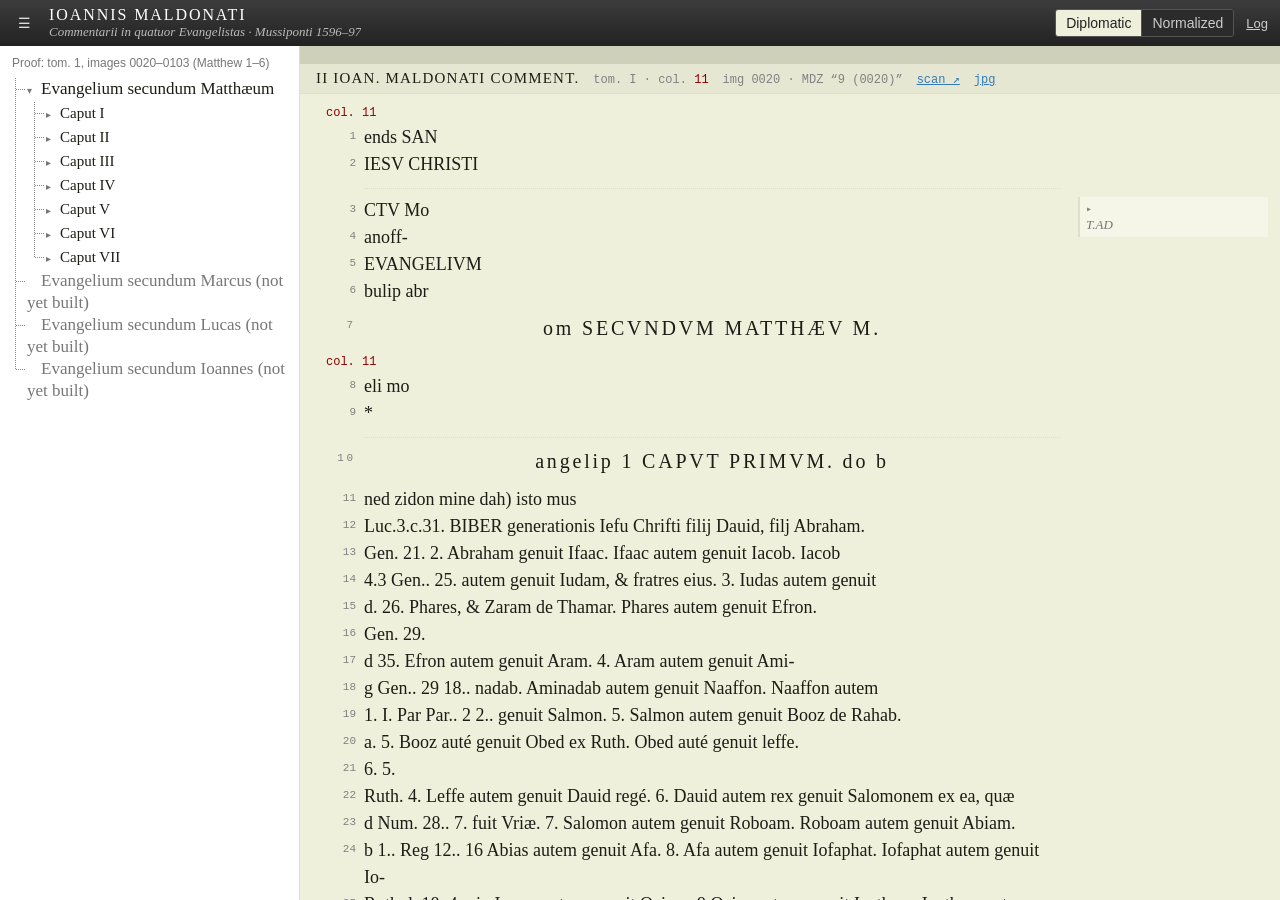
==== maldonatus/reader/index.html @ 026c0177 "Add Maldonatus OCR reader: Matthew 1-6 proof Rebuilds Google Vision OCR of Maldonatus, Commentarii i" ====
<!DOCTYPE html>
<html lang="la">
<head>
  <meta charset="UTF-8" />
  <meta name="viewport" content="width=device-width, initial-scale=1.0" />
  <title>Maldonatus in Evangelia</title>
  <link rel="icon" href="../../aquinas-rip/favicon.ico" />
  <link rel="stylesheet" href="reader.css" />
</head>
<body>
  <header id="bar">
    <button id="navToggle" title="Contents" aria-label="Contents">☰</button>
    <div id="title">
      <span class="t1">IOANNIS MALDONATI</span>
      <span class="t2">Commentarii in quatuor Evangelistas · Mussiponti 1596–97</span>
    </div>
    <div id="controls">
      <div class="seg" role="group" aria-label="Text">
        <button data-mode="dip" class="on" title="Diplomatic: printed lines, OCR spelling (long s read as f)">Diplomatic</button>
        <button data-mode="norm" title="Normalized: running text, hyphens joined, long s restored">Normalized</button>
      </div>
      <a href="log.html" id="logLink" title="Long-s decisions, ambiguous pairs, column map">Log</a>
    </div>
  </header>
  <div id="wrap">
    <nav id="toc" aria-label="Contents"><div id="tocInner">Loading…</div></nav>
    <main id="pages"></main>
  </div>
  <script src="reader.js"></script>
</body>
</html>
---- maldonatus/reader/reader.css ----
/* Look and feel taken from the aquinas.cc front end (../../aquinas-rip):
   sage page ground, #eff0dc text rows, minion-pro text face, grey Courier
   line/column numbers, the dotted-line tree images. Minion Pro is not in git
   (commercial licence); drop licensed woff2 files into aquinas-rip/webfonts/
   and they are picked up, otherwise Palatino / Book Antiqua is used. */
@font-face { font-family: minion-pro; src: url(../../aquinas-rip/webfonts/minionpro.woff2) format("woff2"); font-weight: 400; font-style: normal; }
@font-face { font-family: minion-pro; src: url(../../aquinas-rip/webfonts/minionpro-italic.woff2) format("woff2"); font-weight: 400; font-style: italic; }
@font-face { font-family: minion-pro; src: url(../../aquinas-rip/webfonts/minionpro-bold.woff2) format("woff2"); font-weight: 700; font-style: normal; }
@font-face { font-family: minion-pro; src: url(../../aquinas-rip/webfonts/minionpro-bolditalic.woff2) format("woff2"); font-weight: 700; font-style: italic; }

:root {
  --ground: #cfd0b9;
  --row: #eff0dc;
  --row2: #e6e7d3;
  --edge: #dee0cb;
  --ink: #1d1d16;
  --muted: #777;
  --num: gray;
  --red: #8b0000;
  --link: #337ab7;
  --tree: #fff;
  --bar: #3c3c3c;
  --bar2: #222;
  --note: #f6f6e8;
  --amb: #b07a00;
  --text: minion-pro, "Palatino Linotype", Palatino, "Book Antiqua", serif;
}
@media (prefers-color-scheme: dark) {
  :root:not([data-theme="light"]) {
    --ground: #23241d; --row: #2e2f27; --row2: #383a30; --edge: #44463b; --ink: #e8e8dc;
    --muted: #a3a395; --num: #8d8d80; --red: #e08a7a; --link: #8fb8e6; --tree: #2a2b24; --note: #34352c; --amb: #e0b24f;
  }
}
:root[data-theme="dark"] {
  --ground: #23241d; --row: #2e2f27; --row2: #383a30; --edge: #44463b; --ink: #e8e8dc;
  --muted: #a3a395; --num: #8d8d80; --red: #e08a7a; --link: #8fb8e6; --tree: #2a2b24; --note: #34352c; --amb: #e0b24f;
}

* { box-sizing: border-box; }
html, body { margin: 0; height: 100%; }
body { background: var(--ground); color: var(--ink); font-family: "Helvetica Neue", Helvetica, Arial, sans-serif; font-size: 14px; }

/* top bar: the aquinas.cc inverse navbar */
#bar { position: fixed; inset: 0 0 auto 0; height: 46px; display: flex; align-items: center; gap: 12px; padding: 0 12px;
  background-image: linear-gradient(#3c3c3c 0, #222 100%); color: #ddd; z-index: 50; }
#bar button { font: inherit; cursor: pointer; }
#navToggle { background: none; border: 0; color: #ddd; font-size: 20px; padding: 4px 6px; }
#title { display: flex; flex-direction: column; line-height: 1.15; min-width: 0; }
#title .t1 { font-family: var(--text); letter-spacing: .12em; font-size: 16px; color: #fff; }
#title .t2 { font-family: var(--text); font-style: italic; font-size: 13px; color: #bbb; white-space: nowrap; overflow: hidden; text-overflow: ellipsis; }
#controls { margin-left: auto; display: flex; align-items: center; gap: 12px; }
.seg { display: inline-flex; border: 1px solid #555; border-radius: 3px; overflow: hidden; }
.seg button { background: #2b2b2b; color: #ccc; border: 0; padding: 5px 10px; font-size: 13px; }
.seg button + button { border-left: 1px solid #555; }
.seg button.on { background: #eff0dc; color: #222; }
#logLink { color: #ccc; font-size: 13px; }

#wrap { position: absolute; inset: 46px 0 0 0; display: flex; }

/* contents tree: aquinas.cc ul.tree */
#toc { width: 300px; flex: none; overflow: auto; background: var(--tree); border-right: 1px solid var(--edge); padding: 10px 6px 40px 8px; }
#toc .scope { font-size: 12px; color: var(--muted); margin: 0 0 8px 4px; }
ul.tree, ul.tree ul { margin: 0; padding: 0 0 0 7px; list-style: none; background: url(../../aquinas-rip/img/vline.png) repeat-y; cursor: default; user-select: none; }
ul.tree ul { padding-left: 7px; }
ul.tree li { margin: 0; padding: 0 1px 0 12px; line-height: 22px; background: url(../../aquinas-rip/img/node.png) no-repeat; }
ul.tree li.last { background: var(--tree) url(../../aquinas-rip/img/lastnode.png) no-repeat; }
ul.tree li > ul { display: none; }
ul.tree li.open > ul { display: block; }
ul.tree .tw { display: inline-block; width: 12px; color: var(--muted); cursor: pointer; font-size: 10px; }
ul.tree a { color: var(--ink); text-decoration: none; padding: 2px; cursor: pointer; }
ul.tree a:hover { text-decoration: underline; }
ul.tree > li > a { font-size: 17px; font-family: var(--text); }
ul.tree > li > ul > li > a { font-size: 15px; font-family: var(--text); }
ul.tree > li > ul > li > ul > li > a { color: #030; font-size: 14px; }
ul.tree li li li li a { color: #005; font-size: 13px; font-family: var(--text); font-style: italic; }
@media (prefers-color-scheme: dark) { :root:not([data-theme="light"]) ul.tree li li li a { color: #a8d3a8; } :root:not([data-theme="light"]) ul.tree li li li li a { color: #b4c4ec; } }
ul.tree a.cur { background: #ffef9e; color: #000; }
ul.tree .vn { color: var(--red); font-family: "Courier New", monospace; font-size: 12px; margin-right: 4px; font-style: normal; }

/* pages */
#pages { flex: 1; overflow: auto; padding: 18px 0 80px; scroll-behavior: auto; }
.page { max-width: 980px; margin: 0 auto 18px; position: relative; }
.page.stub { min-height: 1400px; }
.phead { display: flex; flex-wrap: wrap; align-items: baseline; gap: 6px 14px; padding: 6px 16px; background: var(--row2);
  font-family: "Courier New", Courier, monospace; font-size: 12px; color: var(--num); border-bottom: 1px solid var(--edge); }
.phead .rh { font-family: var(--text); font-size: 15px; letter-spacing: .08em; color: var(--ink); font-style: normal; }
.phead a { color: var(--link); }
.phead .cols b { color: var(--red); font-weight: normal; }
.phead .inf { color: var(--amb); }
.ptext { background: var(--row); padding: 10px 220px 14px 64px; position: relative; font-family: var(--text); font-size: 18px; line-height: 1.5; }
.blk { position: relative; }
.blk + .blk { margin-top: 8px; }
.colmark { display: block; font-family: "Courier New", monospace; font-size: 12px; color: var(--red); margin: 0 0 2px -38px; }
.colsep { border-top: 1px dotted var(--edge); margin: 10px 0 8px; position: relative; }
.ln { display: block; position: relative; text-align: left; }
.ln .no { position: absolute; left: -38px; width: 30px; text-align: right; font-family: "Courier New", monospace; font-size: 11px; color: var(--num); user-select: none; top: .35em; }
.mode-norm .ln { display: inline; }
.mode-norm .ln .no { display: none; }
.mode-norm .colmark { margin-left: 0; }
.mode-norm .ln.p::before { content: ""; display: block; height: .5em; }
.mode-norm .ln.p { padding-left: 0; }
.mode-norm .blk { text-align: justify; hyphens: none; }
.head-blk { margin: 10px 0; }
.ln.hd { display: block !important; text-align: center; letter-spacing: .14em; font-size: 20px; margin: 6px 0 8px; }
.mode-norm .ln.hd::before { display: none; }
.full-blk { }
.lem { font-style: italic; }
.vno { color: var(--red); font-family: "Courier New", monospace; font-size: 14px; font-style: normal; }
.hit { background: #ffef9e; color: #000; }
.amb { text-decoration: underline dotted var(--amb); text-underline-offset: 3px; cursor: help; }
.mode-dip .amb { text-decoration: none; cursor: auto; }

/* marginalia in the right margin, positioned beside their anchor line */
.note { position: absolute; right: 12px; width: 190px; font-size: 13px; line-height: 1.3; color: var(--muted); background: var(--note);
  border-left: 2px solid var(--edge); padding: 3px 6px; font-family: var(--text); font-style: italic; }
.note .side { font-style: normal; font-family: "Courier New", monospace; font-size: 10px; color: var(--num); margin-right: 4px; }
.note.letter { width: auto; background: none; border: 0; font-style: normal; color: var(--red); font-size: 14px; padding: 0; right: auto; left: 6px; }
.mode-norm .note .nl + .nl::before { content: " "; }
.mode-dip .note .nl { display: block; }
.foot { text-align: right; font-size: 13px; color: var(--muted); padding-top: 6px; }
.plain .ln { color: var(--muted); }

/* phone */
@media (max-width: 760px) {
  #toc { position: fixed; top: 46px; bottom: 0; left: 0; z-index: 40; width: 86vw; transform: translateX(-100%); transition: transform .2s; }
  body.toc-open #toc { transform: none; }
  #title .t2 { display: none; }
  #title .t1 { font-size: 13px; white-space: nowrap; overflow: hidden; text-overflow: ellipsis; }
  #title { flex: 1; }
  #controls { gap: 8px; }
  .seg button { padding: 5px 7px; font-size: 12px; }
  .ptext { padding: 10px 16px 14px 40px; font-size: 17px; }
  .note { position: static; width: auto; margin: 4px 0 4px 0; }
  .note.letter { display: none; }
  .colmark { margin-left: -30px; }
  .ln .no { left: -30px; width: 24px; }
}
@media (min-width: 761px) { body:not(.toc-open) #toc { display: none; } }
body.toc-open-default #toc { display: block; }
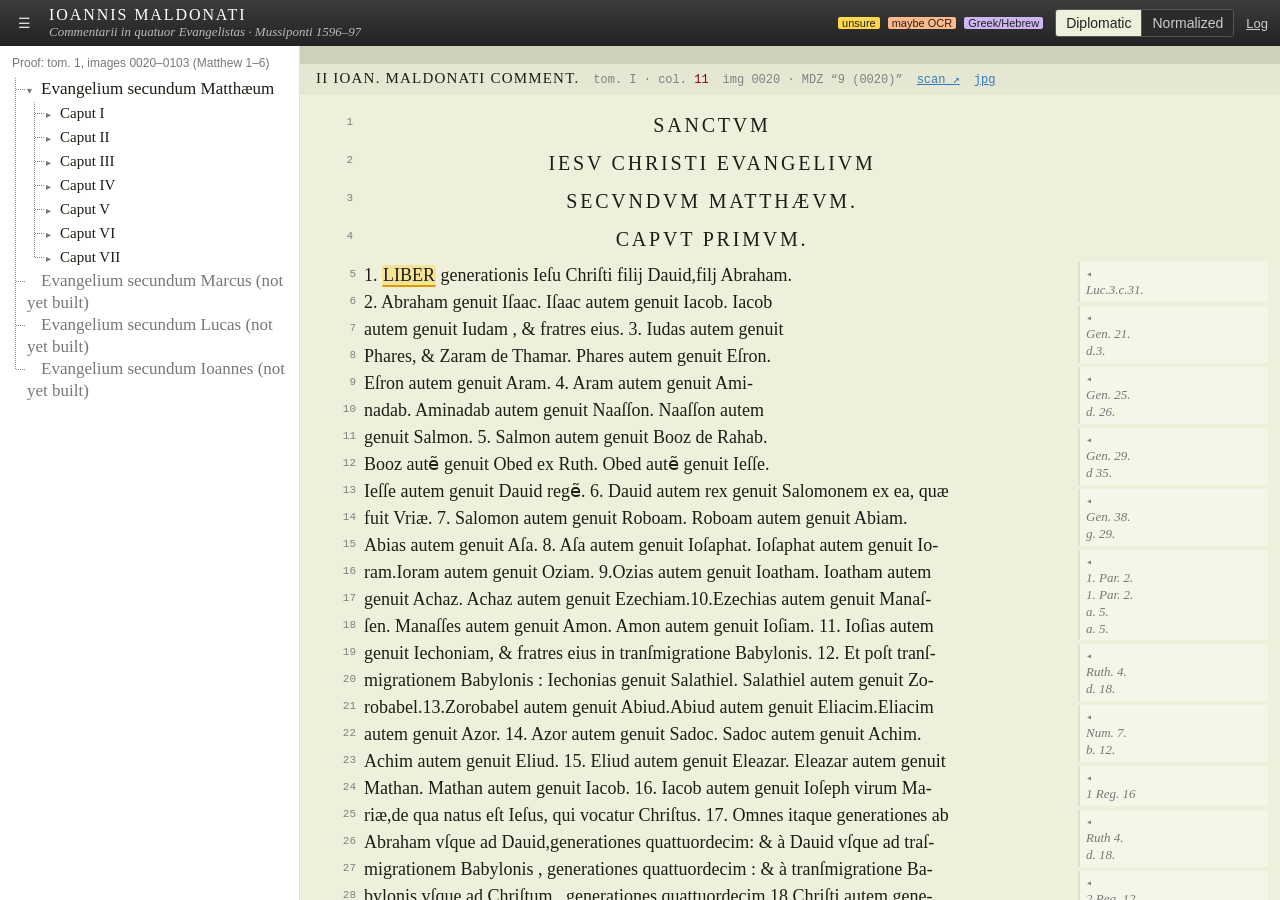
==== commit 2793368e: "Maldonatus Mt 1-6: Sonnet full-page proofread with flags (+ Haiku/Opus fit-sit pass) Applied as deli" ====
--- a/maldonatus/reader/index.html
+++ b/maldonatus/reader/index.html
@@ -15,6 +15,7 @@
       <span class="t2">Commentarii in quatuor Evangelistas · Mussiponti 1596–97</span>
     </div>
     <div id="controls">
+      <div id="legend" title="Words the AI proofread was unsure of; a stronger model reviews them later"><i class="l1">unsure</i><i class="l2">maybe OCR</i><i class="l3">Greek/Hebrew</i></div>
       <div class="seg" role="group" aria-label="Text">
         <button data-mode="dip" class="on" title="Diplomatic: printed lines, OCR spelling (long s read as f)">Diplomatic</button>
         <button data-mode="norm" title="Normalized: running text, hyphens joined, long s restored">Normalized</button>
--- a/maldonatus/reader/reader.css
+++ b/maldonatus/reader/reader.css
@@ -109,6 +109,9 @@
 .hit { background: #ffef9e; color: #000; }
 .amb { text-decoration: underline dotted var(--amb); text-underline-offset: 3px; cursor: help; }
 .mode-dip .amb { text-decoration: none; cursor: auto; }
+.chg { text-decoration: underline solid color-mix(in srgb, var(--link) 35%, transparent); text-underline-offset: 3px; text-decoration-thickness: 1px; }
+.chg.r-longs { text-decoration: none; }
+.chg.r-ocr, .chg.r-split, .chg.r-dropcap, .chg.r-ai { text-decoration-color: color-mix(in srgb, var(--red) 55%, transparent); }
 
 /* marginalia in the right margin, positioned beside their anchor line */
 .note { position: absolute; right: 12px; width: 190px; font-size: 13px; line-height: 1.3; color: var(--muted); background: var(--note);
@@ -137,3 +140,13 @@
 }
 @media (min-width: 761px) { body:not(.toc-open) #toc { display: none; } }
 body.toc-open-default #toc { display: block; }
+
+/* proofread flags: words the AI pass was unsure of, awaiting review by a stronger model */
+.flag { cursor: help; border-radius: 2px; padding: 0 1px; }
+.flag-unsure { background: rgba(255, 205, 40, .38); border-bottom: 2px solid #d99a00; }
+.flag-ocr { background: rgba(255, 140, 60, .26); border-bottom: 2px dotted #d9622b; }
+.flag-script { background: rgba(150, 100, 230, .22); border-bottom: 2px dotted #7b4fd0; }
+#legend { font-size: 11px; display: flex; gap: 8px; align-items: center; color: #ddd; white-space: nowrap; }
+#legend i { font-style: normal; padding: 0 4px; border-radius: 2px; color: #222; }
+#legend .l1 { background: #ffd84d; } #legend .l2 { background: #ffb98a; } #legend .l3 { background: #cdb6f2; }
+@media (max-width: 760px) { #legend { display: none; } }
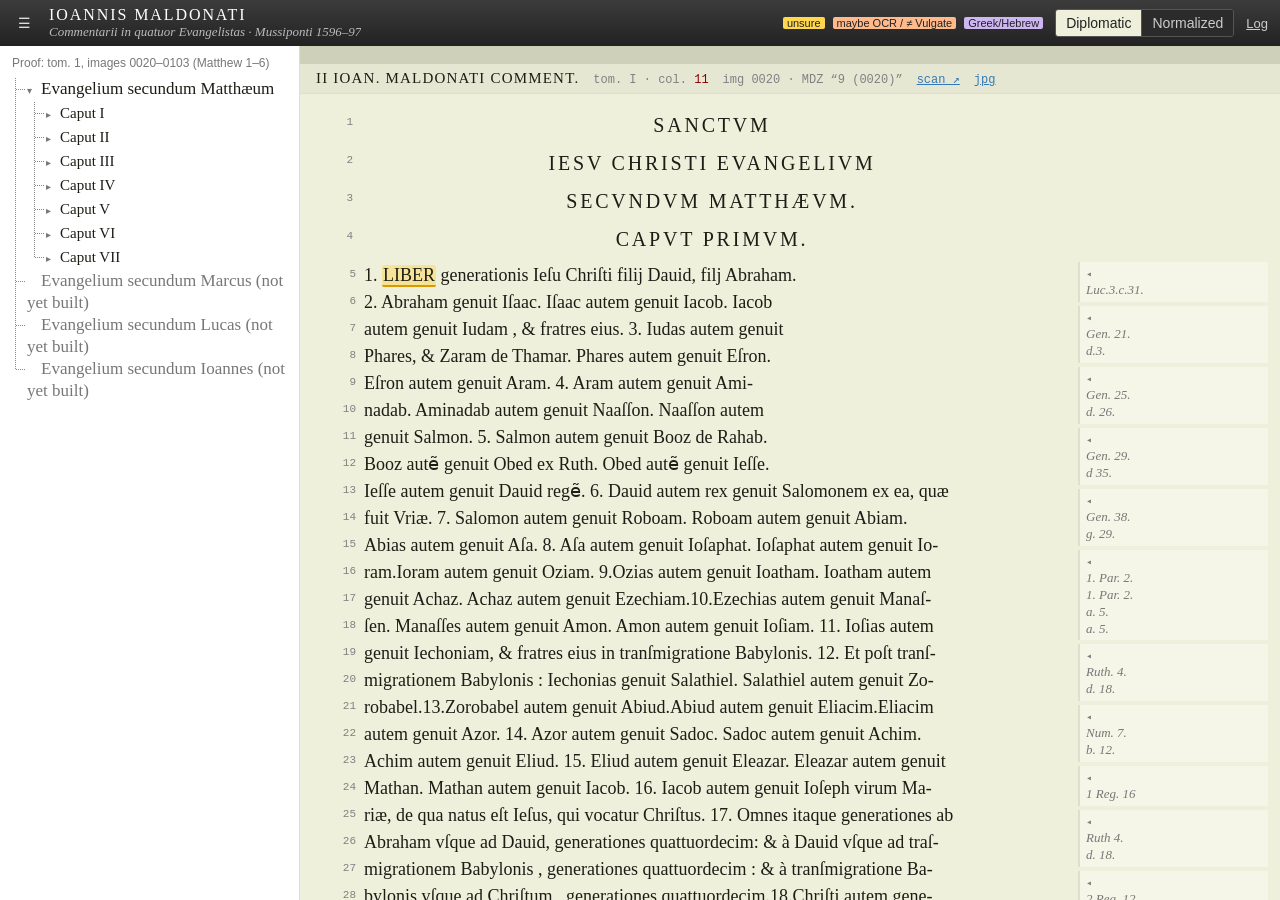
==== commit 4bc62cb1: "Maldonatus proofread: text fixes, completeness check, v3 line-ID pipeline, Opus review - fixes.py: o" ====
--- a/maldonatus/reader/index.html
+++ b/maldonatus/reader/index.html
@@ -15,7 +15,7 @@
       <span class="t2">Commentarii in quatuor Evangelistas · Mussiponti 1596–97</span>
     </div>
     <div id="controls">
-      <div id="legend" title="Words the AI proofread was unsure of; a stronger model reviews them later"><i class="l1">unsure</i><i class="l2">maybe OCR</i><i class="l3">Greek/Hebrew</i></div>
+      <div id="legend" title="Words the AI proofread was unsure of; a stronger model reviews them later"><i class="l1">unsure</i><i class="l2">maybe OCR / ≠ Vulgate</i><i class="l3">Greek/Hebrew</i></div>
       <div class="seg" role="group" aria-label="Text">
         <button data-mode="dip" class="on" title="Diplomatic: printed lines, OCR spelling (long s read as f)">Diplomatic</button>
         <button data-mode="norm" title="Normalized: running text, hyphens joined, long s restored">Normalized</button>
